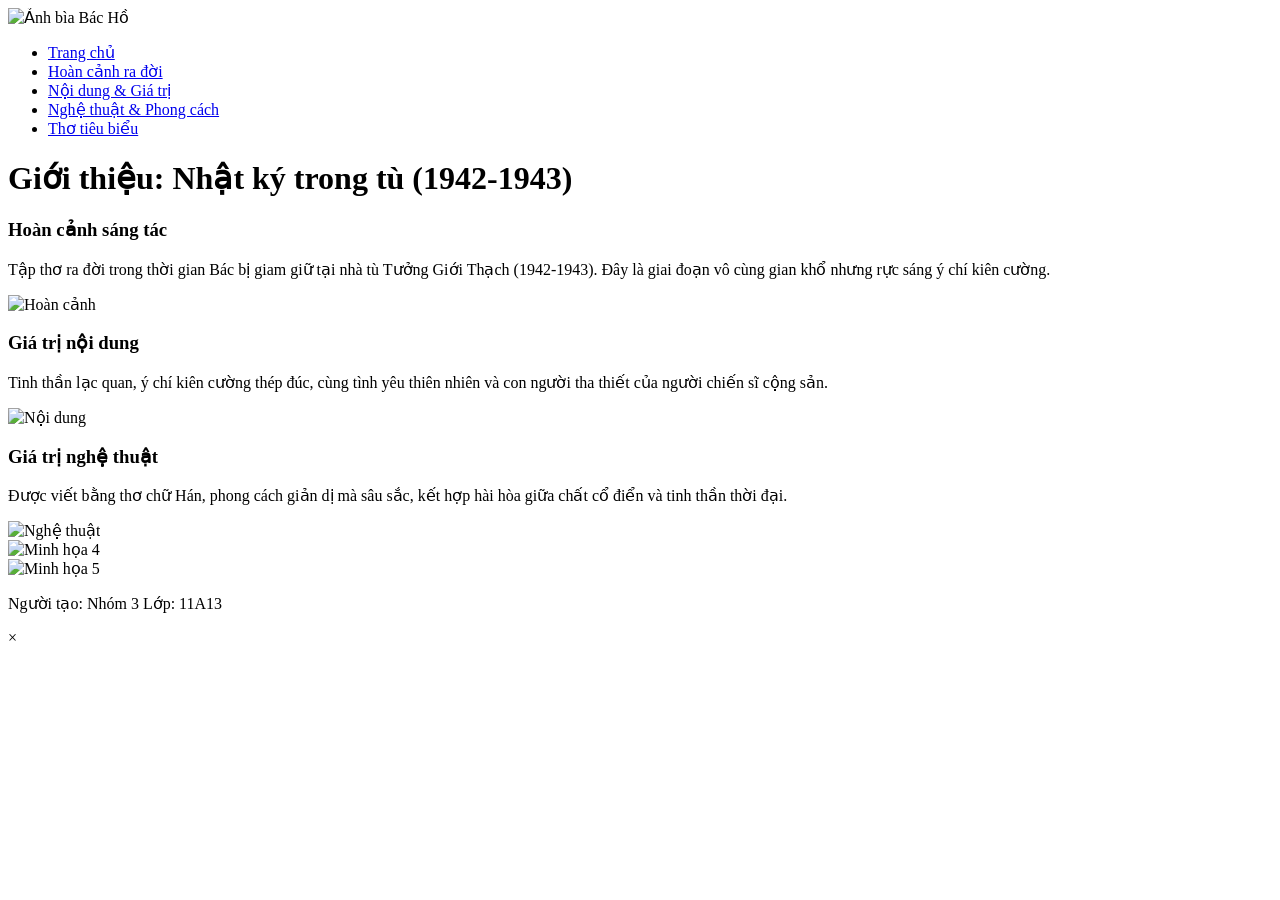
==== src/index.html @ f0340506 "first commit" ====
<!DOCTYPE html>
<html lang="vi">
<head>
    <meta charset="UTF-8">
    <meta name="viewport" content="width=device-width, initial-scale=1.0">
    <title>Bác Hồ và Nhật ký trong tù</title>
    <link rel="stylesheet" href="style.css">
</head>
<body>
    <div id="header-placeholder"></div>

    <main class="container">
        <h1>Giới thiệu: Nhật ký trong tù (1942-1943)</h1>
        
        <div class="timeline">
            <div class="timeline-item">
                <h3>Hoàn cảnh sáng tác</h3>
                <p>Tập thơ ra đời trong thời gian Bác bị giam giữ tại nhà tù Tưởng Giới Thạch (1942-1943). Đây là giai đoạn vô cùng gian khổ nhưng rực sáng ý chí kiên cường.</p>
                <img src="https://phunuvietnam.mediacdn.vn/thumb_w/1098/179072216278405120/2021/2/5/anhhcm-16125276560891883717156-39-0-352-500-crop-16125278924161225007805.jpg" alt="Hoàn cảnh" class="zoomable-img">
            </div>

            <div class="timeline-item">
                <h3>Giá trị nội dung</h3>
                <p>Tinh thần lạc quan, ý chí kiên cường thép đúc, cùng tình yêu thiên nhiên và con người tha thiết của người chiến sĩ cộng sản.</p>
                <img src="image2.jpg" alt="Nội dung" class="zoomable-img">
            </div>

            <div class="timeline-item">
                <h3>Giá trị nghệ thuật</h3>
                <p>Được viết bằng thơ chữ Hán, phong cách giản dị mà sâu sắc, kết hợp hài hòa giữa chất cổ điển và tinh thần thời đại.</p>
                <img src="image3.jpg" alt="Nghệ thuật" class="zoomable-img">
            </div>
            
            <div class="timeline-item">
                <img src="image4.jpg" alt="Minh họa 4" class="zoomable-img">
            </div>
            <div class="timeline-item">
                <img src="image5.jpg" alt="Minh họa 5" class="zoomable-img">
            </div>
        </div>
    </main>

    <div id="footer-placeholder"></div>

    <div id="image-modal" class="modal">
        <span class="close-modal">&times;</span>
        <img class="modal-content" id="expanded-img">
    </div>

    <script src="scripts.js"></script>
</body>
</html>
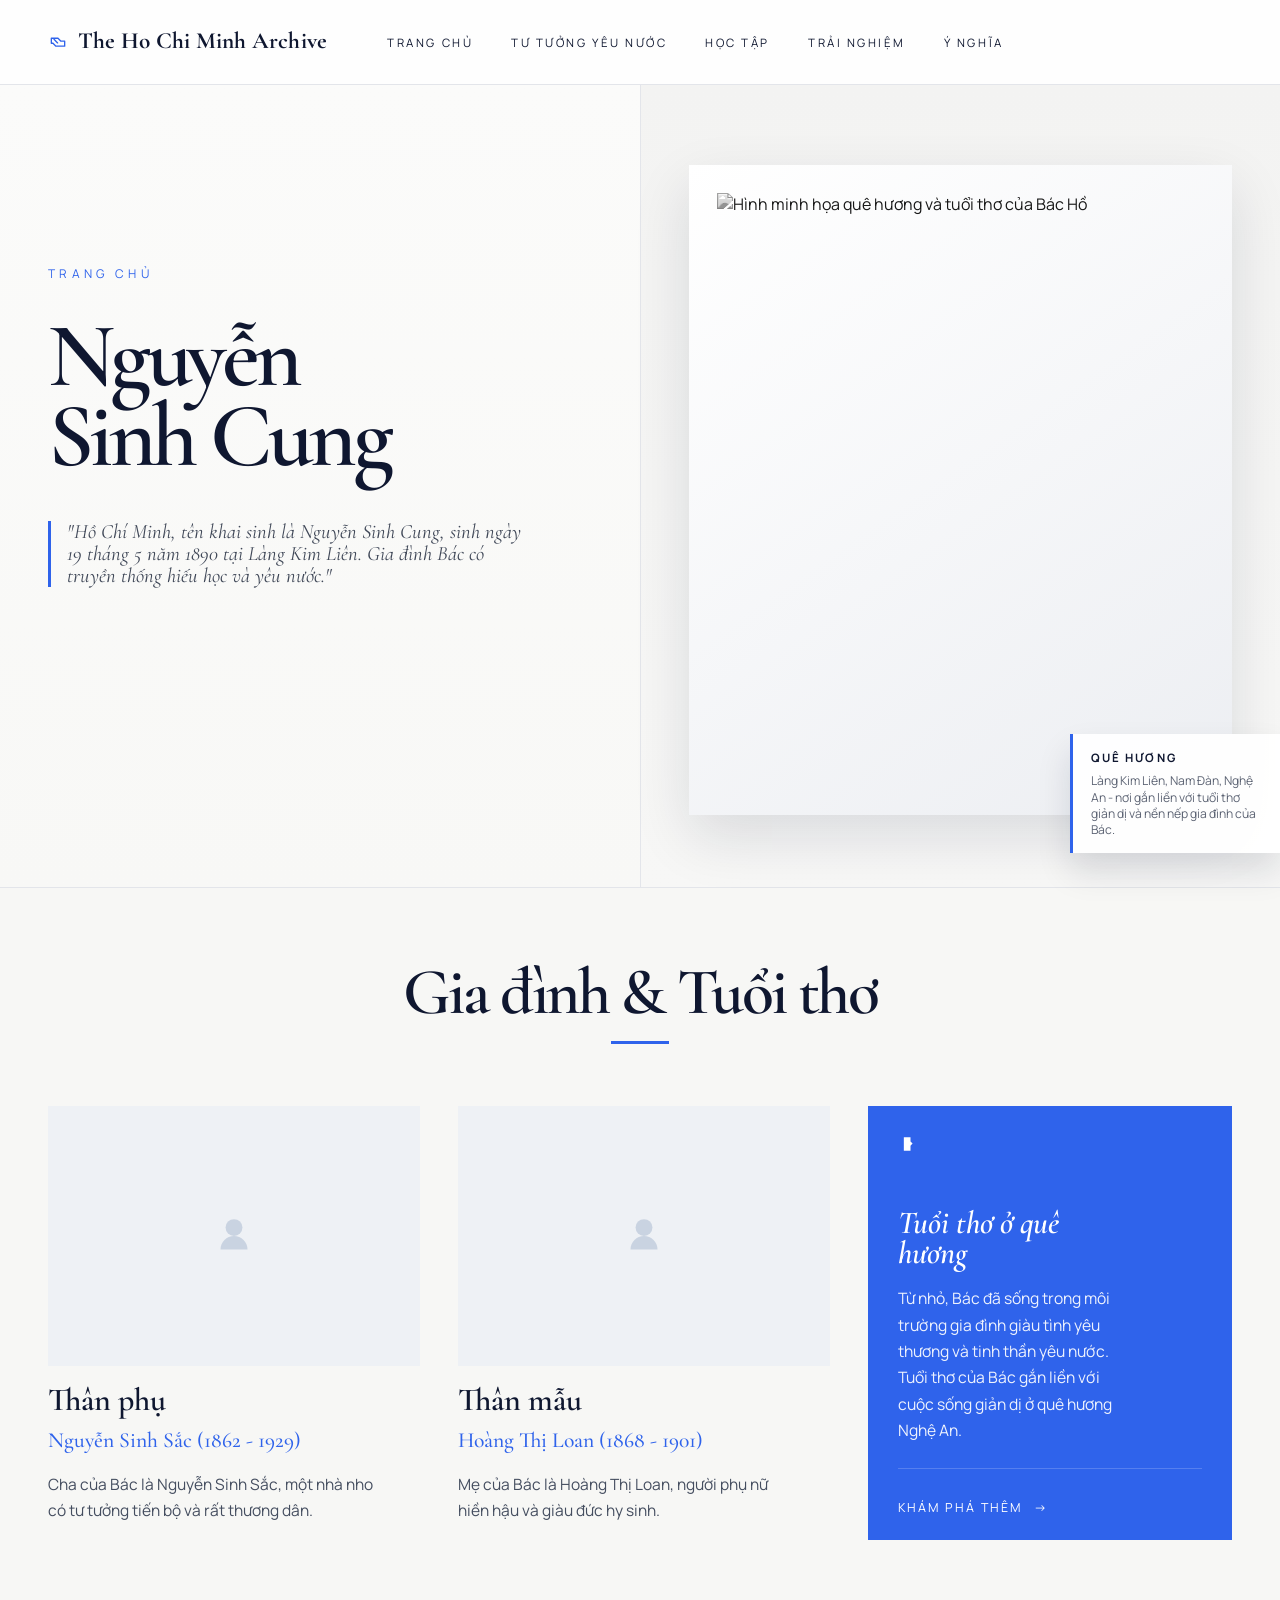
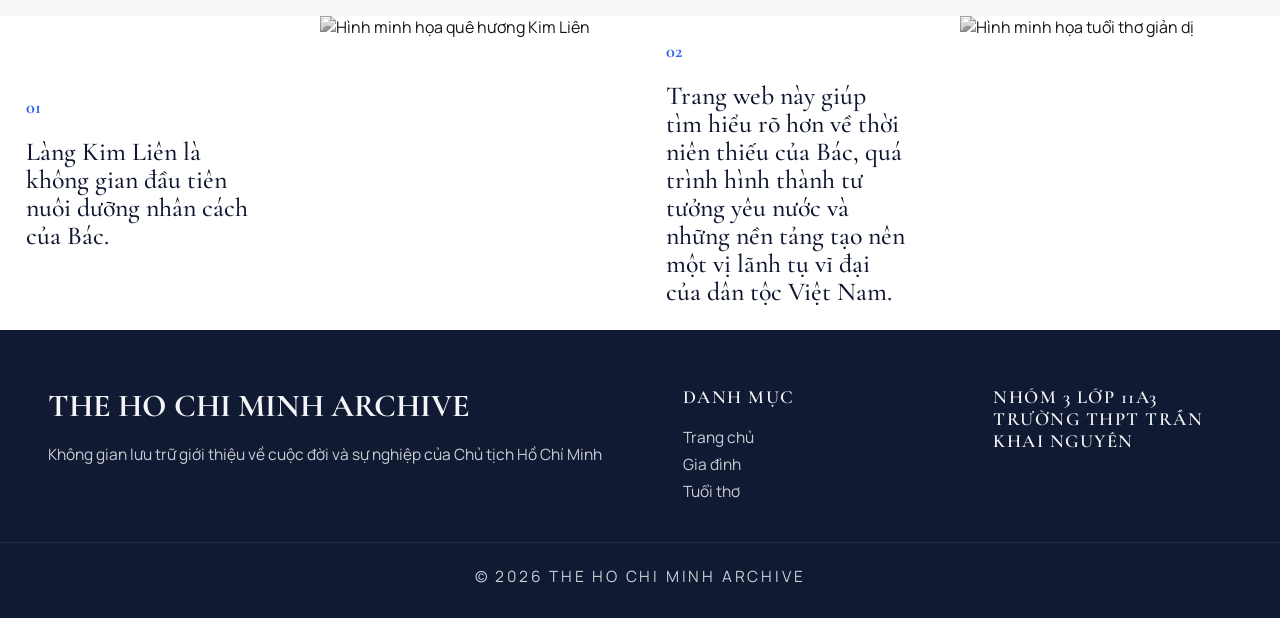
==== commit aef565b7: "basically done" ====
--- a/src/index.html
+++ b/src/index.html
@@ -1,52 +1,217 @@
-<!DOCTYPE html>
+<!doctype html>
 <html lang="vi">
-<head>
-    <meta charset="UTF-8">
-    <meta name="viewport" content="width=device-width, initial-scale=1.0">
-    <title>Bác Hồ và Nhật ký trong tù</title>
-    <link rel="stylesheet" href="style.css">
-</head>
-<body>
-    <div id="header-placeholder"></div>
-
-    <main class="container">
-        <h1>Giới thiệu: Nhật ký trong tù (1942-1943)</h1>
-        
-        <div class="timeline">
-            <div class="timeline-item">
-                <h3>Hoàn cảnh sáng tác</h3>
-                <p>Tập thơ ra đời trong thời gian Bác bị giam giữ tại nhà tù Tưởng Giới Thạch (1942-1943). Đây là giai đoạn vô cùng gian khổ nhưng rực sáng ý chí kiên cường.</p>
-                <img src="https://phunuvietnam.mediacdn.vn/thumb_w/1098/179072216278405120/2021/2/5/anhhcm-16125276560891883717156-39-0-352-500-crop-16125278924161225007805.jpg" alt="Hoàn cảnh" class="zoomable-img">
+  <head>
+    <meta charset="UTF-8" />
+    <meta name="viewport" content="width=device-width, initial-scale=1.0" />
+    <title>The Ho Chi Minh Archive</title>
+    <link rel="preconnect" href="https://fonts.googleapis.com" />
+    <link rel="preconnect" href="https://fonts.gstatic.com" crossorigin />
+    <link
+      href="https://fonts.googleapis.com/css2?family=Cormorant+Garamond:wght@400;500;600;700&family=Manrope:wght@400;500;600;700&display=swap"
+      rel="stylesheet"
+    />
+    <link rel="stylesheet" href="styles.css" />
+  </head>
+  <body class="home-page">
+    <header class="site-header">
+      <div class="site-shell site-header-shell">
+        <div class="brand-mark" aria-label="The Ho Chi Minh Archive home">
+          <span class="brand-icon">
+            <svg viewBox="0 0 24 24" aria-hidden="true">
+              <path
+                d="M4 7.5h8l3.5 3.5H20v6H9.5L6 13.5H4z"
+                fill="none"
+                stroke="currentColor"
+                stroke-width="1.6"
+                stroke-linejoin="round"
+              />
+              <path
+                d="M7.2 8.8l4.3 4.3"
+                fill="none"
+                stroke="currentColor"
+                stroke-width="1.6"
+                stroke-linecap="round"
+              />
+            </svg>
+          </span>
+          <span class="brand-text">The Ho Chi Minh Archive</span>
+        </div>
+
+        <button
+          class="menu-toggle"
+          type="button"
+          aria-label="Mở menu điều hướng"
+        >
+          <span></span>
+          <span></span>
+          <span></span>
+        </button>
+
+        <nav class="site-nav" aria-label="Điều hướng chính">
+          <a href="index.html">Trang chủ</a>
+          <a href="pages/tu-tuong-yeu-nuoc.html">Tư tưởng yêu nước</a>
+          <a href="pages/hoc-tap.html">Học tập</a>
+          <a href="pages/trai-nghiem.html">Trải nghiệm</a>
+          <a href="pages/y-nghia.html">Ý nghĩa</a>
+        </nav>
+      </div>
+    </header>
+
+    <main id="top">
+      <section class="hero-section">
+        <div class="hero-copy">
+          <div class="hero-copy-inner">
+            <p class="eyebrow">Trang chủ</p>
+            <h1>Nguyễn<br />Sinh Cung</h1>
+            <blockquote>
+              "Hồ Chí Minh, tên khai sinh là Nguyễn Sinh Cung, sinh ngày 19
+              tháng 5 năm 1890 tại Làng Kim Liên. Gia đình Bác có truyền thống
+              hiếu học và yêu nước."
+            </blockquote>
+          </div>
+        </div>
+
+        <div class="hero-visual">
+          <div class="hero-visual-inner">
+            <div class="portrait-frame">
+              <img
+                src="https://images.unsplash.com/photo-1515886657613-9f3515b0c78f?auto=format&fit=crop&w=1000&q=80"
+                alt="Hình minh họa quê hương và tuổi thơ của Bác Hồ"
+                class="hero-portrait"
+              />
             </div>
-
-            <div class="timeline-item">
-                <h3>Giá trị nội dung</h3>
-                <p>Tinh thần lạc quan, ý chí kiên cường thép đúc, cùng tình yêu thiên nhiên và con người tha thiết của người chiến sĩ cộng sản.</p>
-                <img src="image2.jpg" alt="Nội dung" class="zoomable-img">
-            </div>
-
-            <div class="timeline-item">
-                <h3>Giá trị nghệ thuật</h3>
-                <p>Được viết bằng thơ chữ Hán, phong cách giản dị mà sâu sắc, kết hợp hài hòa giữa chất cổ điển và tinh thần thời đại.</p>
-                <img src="image3.jpg" alt="Nghệ thuật" class="zoomable-img">
-            </div>
-            
-            <div class="timeline-item">
-                <img src="image4.jpg" alt="Minh họa 4" class="zoomable-img">
-            </div>
-            <div class="timeline-item">
-                <img src="image5.jpg" alt="Minh họa 5" class="zoomable-img">
-            </div>
-        </div>
+            <aside class="location-card">
+              <p class="location-label">Quê hương</p>
+              <p>
+                Làng Kim Liên, Nam Đàn, Nghệ An - nơi gắn liền với tuổi thơ giản
+                dị và nền nếp gia đình của Bác.
+              </p>
+            </aside>
+          </div>
+        </div>
+      </section>
+
+      <section class="family-section" id="family-section">
+        <div class="section-shell">
+          <div class="section-heading">
+            <h2>Gia đình &amp; Tuổi thơ</h2>
+          </div>
+
+          <div class="family-grid">
+            <article class="family-card">
+              <div class="family-placeholder" aria-hidden="true">
+                <svg viewBox="0 0 64 64">
+                  <circle cx="32" cy="22" r="10" />
+                  <path d="M16 48c0-8.8 7.2-16 16-16s16 7.2 16 16" />
+                </svg>
+              </div>
+              <h3>Thân phụ</h3>
+              <p class="family-link">Nguyễn Sinh Sắc (1862 - 1929)</p>
+              <p>
+                Cha của Bác là Nguyễn Sinh Sắc, một nhà nho có tư tưởng tiến bộ
+                và rất thương dân.
+              </p>
+            </article>
+
+            <article class="family-card">
+              <div class="family-placeholder" aria-hidden="true">
+                <svg viewBox="0 0 64 64">
+                  <circle cx="32" cy="22" r="10" />
+                  <path d="M16 48c0-8.8 7.2-16 16-16s16 7.2 16 16" />
+                </svg>
+              </div>
+              <h3>Thân mẫu</h3>
+              <p class="family-link">Hoàng Thị Loan (1868 - 1901)</p>
+              <p>
+                Mẹ của Bác là Hoàng Thị Loan, người phụ nữ hiền hậu và giàu đức
+                hy sinh.
+              </p>
+            </article>
+
+            <aside class="tradition-card">
+              <span class="tradition-icon" aria-hidden="true">
+                <svg viewBox="0 0 24 24">
+                  <path d="M7 4h8v5l2.5 2.5L15 14v6H7z" fill="currentColor" />
+                </svg>
+              </span>
+              <h3>Tuổi thơ ở quê hương</h3>
+              <p>
+                Từ nhỏ, Bác đã sống trong môi trường gia đình giàu tình yêu
+                thương và tinh thần yêu nước. Tuổi thơ của Bác gắn liền với cuộc
+                sống giản dị ở quê hương Nghệ An.
+              </p>
+              <a href="#overview-section" class="tradition-link"
+                >Khám phá thêm</a
+              >
+            </aside>
+          </div>
+        </div>
+      </section>
+
+      <section class="story-strip" id="overview-section">
+        <article class="story-panel story-text">
+          <div class="story-inner">
+            <span>01</span>
+            <h3>
+              Làng Kim Liên là không gian đầu tiên nuôi dưỡng nhân cách của Bác.
+            </h3>
+          </div>
+        </article>
+
+        <article class="story-panel story-image">
+          <img
+            src="https://images.unsplash.com/photo-1568901346375-23c9450c58cd?auto=format&fit=crop&w=900&q=80"
+            alt="Hình minh họa quê hương Kim Liên"
+          />
+        </article>
+
+        <article class="story-panel story-text">
+          <div class="story-inner">
+            <span>02</span>
+            <h3>
+              Trang web này giúp tìm hiểu rõ hơn về thời niên thiếu của Bác, quá
+              trình hình thành tư tưởng yêu nước và những nền tảng tạo nên một
+              vị lãnh tụ vĩ đại của dân tộc Việt Nam.
+            </h3>
+          </div>
+        </article>
+
+        <article class="story-panel story-image">
+          <img
+            src="https://images.unsplash.com/photo-1517841905240-472988babdf9?auto=format&fit=crop&w=900&q=80"
+            alt="Hình minh họa tuổi thơ giản dị"
+          />
+        </article>
+      </section>
     </main>
 
-    <div id="footer-placeholder"></div>
-
-    <div id="image-modal" class="modal">
-        <span class="close-modal">&times;</span>
-        <img class="modal-content" id="expanded-img">
-    </div>
+    <footer class="site-footer" id="site-footer">
+      <div class="section-shell footer-grid">
+        <section>
+          <h2>The Ho Chi Minh Archive</h2>
+          <p>
+            Không gian lưu trữ giới thiệu về cuộc đời và sự nghiệp của Chủ tịch
+            Hồ Chí Minh
+          </p>
+        </section>
+
+        <section>
+          <h3>Danh mục</h3>
+          <ul>
+            <li><a href="#top">Trang chủ</a></li>
+            <li><a href="#family-section">Gia đình</a></li>
+            <li><a href="#overview-section">Tuổi thơ</a></li>
+          </ul>
+        </section>
+
+        <section>
+          <h3>Nhóm 3 lớp 11A3 Trường THPT Trần Khai Nguyên</h3>
+        </section>
+      </div>
+
+      <p class="footer-note">© 2026 The Ho Chi Minh Archive</p>
+    </footer>
 
     <script src="scripts.js"></script>
-</body>
-</html>+  </body>
+</html>
--- a/src/styles.css
+++ b/src/styles.css
@@ -0,0 +1,626 @@
+:root {
+  --page-bg: #f7f7f5;
+  --surface: #ffffff;
+  --surface-soft: #f0f2f6;
+  --surface-hero: #f2f2f1;
+  --text: #0f1730;
+  --text-muted: #5d6474;
+  --line: #e3e5ea;
+  --accent: #2f63eb;
+  --accent-dark: #214dc0;
+  --footer: #111a33;
+  --shadow: 0 22px 54px rgba(15, 23, 48, 0.12);
+}
+
+* {
+  box-sizing: border-box;
+  margin: 0;
+  padding: 0;
+}
+
+html {
+  scroll-behavior: smooth;
+}
+
+body {
+  min-width: 1280px;
+  min-height: 100vh;
+  background: var(--page-bg);
+  color: var(--text);
+  font-family: "Manrope", sans-serif;
+}
+
+img {
+  display: block;
+  max-width: 100%;
+}
+
+a {
+  color: inherit;
+  text-decoration: none;
+}
+
+.home-page {
+  overflow-x: auto;
+}
+
+.site-shell,
+.section-shell {
+  width: min(100%, 1280px);
+  margin: 0 auto;
+}
+
+.site-header {
+  background: rgba(255, 255, 255, 0.94);
+  border-bottom: 1px solid var(--line);
+}
+
+.site-header-shell {
+  display: grid;
+  grid-template-columns: auto 1fr auto;
+  align-items: center;
+  gap: 28px;
+  min-height: 84px;
+  padding: 0 48px;
+}
+
+.brand-mark {
+  display: inline-flex;
+  align-items: center;
+  gap: 10px;
+  font-family: "Cormorant Garamond", serif;
+  font-size: 1.45rem;
+  font-weight: 700;
+  line-height: 1;
+}
+
+.brand-text {
+  letter-spacing: 0.01em;
+  white-space: nowrap;
+}
+
+.brand-icon {
+  width: 20px;
+  height: 20px;
+  color: var(--accent);
+}
+
+.brand-icon svg,
+.search-link svg,
+.social-links svg,
+.tradition-icon svg {
+  width: 100%;
+  height: 100%;
+}
+
+.site-nav {
+  display: inline-flex;
+  justify-self: start;
+  align-items: center;
+  gap: 38px;
+  margin-left: 32px;
+}
+
+.site-nav a,
+.search-link,
+.language-button {
+  font-size: 0.72rem;
+  text-transform: uppercase;
+  letter-spacing: 0.22em;
+}
+
+.header-actions {
+  display: inline-flex;
+  align-items: center;
+  gap: 22px;
+}
+
+.search-link {
+  display: inline-flex;
+  align-items: center;
+  gap: 10px;
+}
+
+.search-link svg {
+  width: 14px;
+  height: 14px;
+}
+
+.language-button {
+  padding: 15px 18px 14px;
+  background: var(--accent);
+  color: #fff;
+  transition: background 0.2s ease;
+}
+
+.language-button:hover {
+  background: var(--accent-dark);
+}
+
+.menu-toggle {
+  display: none;
+  border: 0;
+  background: transparent;
+  cursor: pointer;
+}
+
+.hero-section {
+  display: grid;
+  grid-template-columns: 1fr 1fr;
+  min-height: 780px;
+  border-bottom: 1px solid var(--line);
+}
+
+.hero-copy,
+.hero-visual {
+  position: relative;
+  min-width: 0;
+}
+
+.hero-copy {
+  background: linear-gradient(180deg, #fbfbfa 0%, #f8f8f6 100%);
+}
+
+.hero-visual {
+  background: linear-gradient(180deg, #f3f3f2 0%, #f7f7f6 100%);
+  border-left: 1px solid var(--line);
+}
+
+.hero-copy-inner {
+  width: min(100%, 640px);
+  margin-left: auto;
+  padding: 180px 48px 110px 48px;
+}
+
+.hero-visual-inner {
+  position: relative;
+  width: min(100%, 640px);
+  margin-right: auto;
+  padding: 80px 48px 72px 48px;
+}
+
+.eyebrow {
+  margin-bottom: 34px;
+  color: var(--accent);
+  font-size: 0.75rem;
+  text-transform: uppercase;
+  letter-spacing: 0.36em;
+}
+
+.hero-copy h1,
+.section-heading h2,
+.family-card h3,
+.family-link,
+.tradition-card h3,
+.story-text h3,
+.site-footer h2,
+.site-footer h3 {
+  font-family: "Cormorant Garamond", serif;
+}
+
+.hero-copy h1 {
+  font-size: 5.7rem;
+  line-height: 0.88;
+  letter-spacing: -0.05em;
+  font-weight: 600;
+}
+
+.hero-copy blockquote {
+  max-width: 480px;
+  margin-top: 44px;
+  padding-left: 16px;
+  border-left: 3px solid var(--accent);
+  color: #3f4757;
+  font-family: "Cormorant Garamond", serif;
+  font-size: 1.28rem;
+  line-height: 1.08;
+  font-style: italic;
+}
+
+.portrait-frame {
+  width: 100%;
+  max-width: 560px;
+  margin-left: 0;
+  padding: 28px;
+  background: linear-gradient(145deg, #ffffff 0%, #eceef2 100%);
+  box-shadow: var(--shadow);
+}
+
+.hero-portrait {
+  width: 100%;
+  aspect-ratio: 0.82;
+  object-fit: cover;
+  filter: grayscale(100%);
+}
+
+.location-card {
+  position: absolute;
+  right: 0;
+  bottom: 34px;
+  width: 210px;
+  padding: 16px 18px 14px;
+  background: rgba(255, 255, 255, 0.96);
+  border-left: 3px solid var(--accent);
+  box-shadow: 0 18px 32px rgba(15, 23, 48, 0.12);
+}
+
+.location-label {
+  margin-bottom: 8px;
+  font-size: 0.72rem;
+  font-weight: 700;
+  text-transform: uppercase;
+  letter-spacing: 0.18em;
+}
+
+.location-card p:last-child {
+  color: var(--text-muted);
+  font-size: 0.76rem;
+  line-height: 1.35;
+}
+
+.family-section {
+  padding: 72px 0 56px;
+}
+
+.section-shell {
+  padding: 0 48px;
+}
+
+.section-heading {
+  text-align: center;
+}
+
+.section-heading h2 {
+  font-size: 4.1rem;
+  line-height: 1;
+  letter-spacing: -0.04em;
+  font-weight: 600;
+}
+
+.section-heading::after {
+  content: "";
+  display: block;
+  width: 58px;
+  height: 3px;
+  margin: 16px auto 0;
+  background: var(--accent);
+}
+
+.family-grid {
+  display: grid;
+  grid-template-columns: 1fr 1fr 0.98fr;
+  gap: 38px;
+  margin-top: 62px;
+  align-items: start;
+}
+
+.family-placeholder {
+  display: grid;
+  place-items: center;
+  height: 260px;
+  margin-bottom: 18px;
+  background: #eef1f5;
+}
+
+.family-placeholder svg {
+  width: 54px;
+  height: 54px;
+  fill: #c9d3e1;
+}
+
+.family-card h3 {
+  margin-bottom: 12px;
+  font-size: 2rem;
+  line-height: 1;
+  font-weight: 600;
+}
+
+.family-link {
+  margin-bottom: 18px;
+  color: var(--accent);
+  font-size: 1.35rem;
+  line-height: 1.12;
+  font-weight: 500;
+}
+
+.family-card p:last-child {
+  max-width: 330px;
+  color: #444d5f;
+  font-size: 0.97rem;
+  line-height: 1.72;
+}
+
+.tradition-card {
+  min-height: 434px;
+  padding: 28px 30px 24px;
+  background: var(--accent);
+  color: #ffffff;
+  display: flex;
+  flex-direction: column;
+}
+
+.tradition-icon {
+  width: 20px;
+  height: 20px;
+  margin-bottom: 54px;
+}
+
+.tradition-card h3 {
+  max-width: 170px;
+  margin-bottom: 18px;
+  font-size: 2rem;
+  line-height: 0.92;
+  font-weight: 600;
+  font-style: italic;
+}
+
+.tradition-card p {
+  max-width: 232px;
+  color: rgba(255, 255, 255, 0.92);
+  font-size: 0.98rem;
+  line-height: 1.68;
+}
+
+.tradition-link {
+  margin-top: auto;
+  padding-top: 30px;
+  border-top: 1px solid rgba(255, 255, 255, 0.18);
+  font-size: 0.78rem;
+  text-transform: uppercase;
+  letter-spacing: 0.16em;
+}
+
+.tradition-link::after {
+  content: "→";
+  margin-left: 12px;
+}
+
+.story-strip {
+  display: grid;
+  grid-template-columns: repeat(4, 1fr);
+  margin-top: 20px;
+  background: var(--surface);
+}
+
+.story-panel {
+  min-height: 245px;
+}
+
+.story-text {
+  display: flex;
+  align-items: center;
+  background: #ffffff;
+}
+
+.story-inner {
+  padding: 24px 26px;
+}
+
+.story-text span {
+  display: block;
+  margin-bottom: 20px;
+  color: var(--accent);
+  font-family: "Cormorant Garamond", serif;
+  font-size: 1.15rem;
+  font-weight: 700;
+}
+
+.story-text h3 {
+  max-width: 240px;
+  font-size: 1.62rem;
+  line-height: 1.08;
+  font-weight: 500;
+}
+
+.story-image img {
+  width: 100%;
+  height: 245px;
+  object-fit: cover;
+  filter: grayscale(100%);
+}
+
+.site-footer {
+  background: var(--footer);
+  color: #f4f5f8;
+  padding-top: 56px;
+}
+
+.footer-grid {
+  display: grid;
+  grid-template-columns: 1.65fr 0.7fr 0.7fr;
+  gap: 72px;
+  padding-bottom: 38px;
+}
+
+.site-footer h2 {
+  margin-bottom: 16px;
+  font-size: 2rem;
+  font-weight: 700;
+  text-transform: uppercase;
+}
+
+.site-footer h3 {
+  margin-bottom: 16px;
+  font-size: 1.16rem;
+  font-weight: 600;
+  text-transform: uppercase;
+  letter-spacing: 0.08em;
+}
+
+.site-footer p,
+.site-footer li,
+.site-footer a {
+  color: rgba(244, 245, 248, 0.82);
+  font-size: 0.97rem;
+  line-height: 1.72;
+}
+
+.site-footer ul {
+  list-style: none;
+}
+
+.social-links {
+  display: flex;
+  gap: 12px;
+  margin-top: 22px;
+}
+
+.social-links a {
+  display: inline-flex;
+  align-items: center;
+  justify-content: center;
+  width: 22px;
+  height: 22px;
+}
+
+.footer-note {
+  width: min(100%, 1280px);
+  margin: 0 auto;
+  padding: 20px 48px 28px;
+  border-top: 1px solid rgba(255, 255, 255, 0.08);
+  color: rgba(244, 245, 248, 0.36);
+  text-align: center;
+  text-transform: uppercase;
+  letter-spacing: 0.18em;
+  font-size: 0.64rem;
+}
+
+@media (max-width: 1279px) {
+  body {
+    min-width: 0;
+  }
+
+  .home-page {
+    overflow-x: hidden;
+  }
+
+  .site-header-shell,
+  .section-shell,
+  .footer-note {
+    padding-left: 24px;
+    padding-right: 24px;
+  }
+
+  .site-nav {
+    gap: 22px;
+    margin-left: 12px;
+  }
+
+  .hero-section {
+    grid-template-columns: 1fr;
+  }
+
+  .hero-visual {
+    border-left: 0;
+    border-top: 1px solid var(--line);
+  }
+
+  .hero-copy-inner,
+  .hero-visual-inner {
+    width: min(100%, 960px);
+    margin: 0 auto;
+    padding-left: 24px;
+    padding-right: 24px;
+  }
+
+  .hero-copy-inner {
+    padding-top: 88px;
+  }
+
+  .family-grid,
+  .footer-grid {
+    grid-template-columns: 1fr 1fr;
+  }
+
+  .tradition-card,
+  .site-footer section:first-child {
+    grid-column: span 2;
+  }
+}
+
+@media (max-width: 767px) {
+  .site-header-shell {
+    grid-template-columns: auto auto auto;
+    gap: 16px;
+    min-height: 74px;
+  }
+
+  .menu-toggle {
+    display: inline-flex;
+    flex-direction: column;
+    gap: 5px;
+    justify-self: end;
+  }
+
+  .menu-toggle span {
+    width: 22px;
+    height: 2px;
+    background: var(--text);
+  }
+
+  .site-nav {
+    display: none;
+    position: absolute;
+    top: calc(100% + 8px);
+    left: 24px;
+    right: 24px;
+    margin: 0;
+    padding: 20px;
+    flex-direction: column;
+    align-items: flex-start;
+    gap: 16px;
+    background: var(--surface);
+    border: 1px solid var(--line);
+    box-shadow: var(--shadow);
+    z-index: 20;
+  }
+
+  .site-nav.is-open {
+    display: flex;
+  }
+
+  .header-actions {
+    gap: 12px;
+  }
+
+  .search-link span {
+    display: none;
+  }
+
+  .language-button {
+    padding: 12px 14px;
+  }
+
+  .hero-copy-inner,
+  .hero-visual-inner {
+    padding-top: 64px;
+    padding-bottom: 56px;
+  }
+
+  .hero-copy h1 {
+    font-size: 4.25rem;
+  }
+
+  .location-card {
+    position: static;
+    width: 100%;
+    margin-top: 20px;
+  }
+
+  .family-grid,
+  .story-strip,
+  .footer-grid {
+    grid-template-columns: 1fr;
+  }
+
+  .tradition-card,
+  .site-footer section:first-child {
+    grid-column: auto;
+  }
+
+  .story-panel,
+  .story-image img {
+    min-height: 180px;
+    height: 180px;
+  }
+}
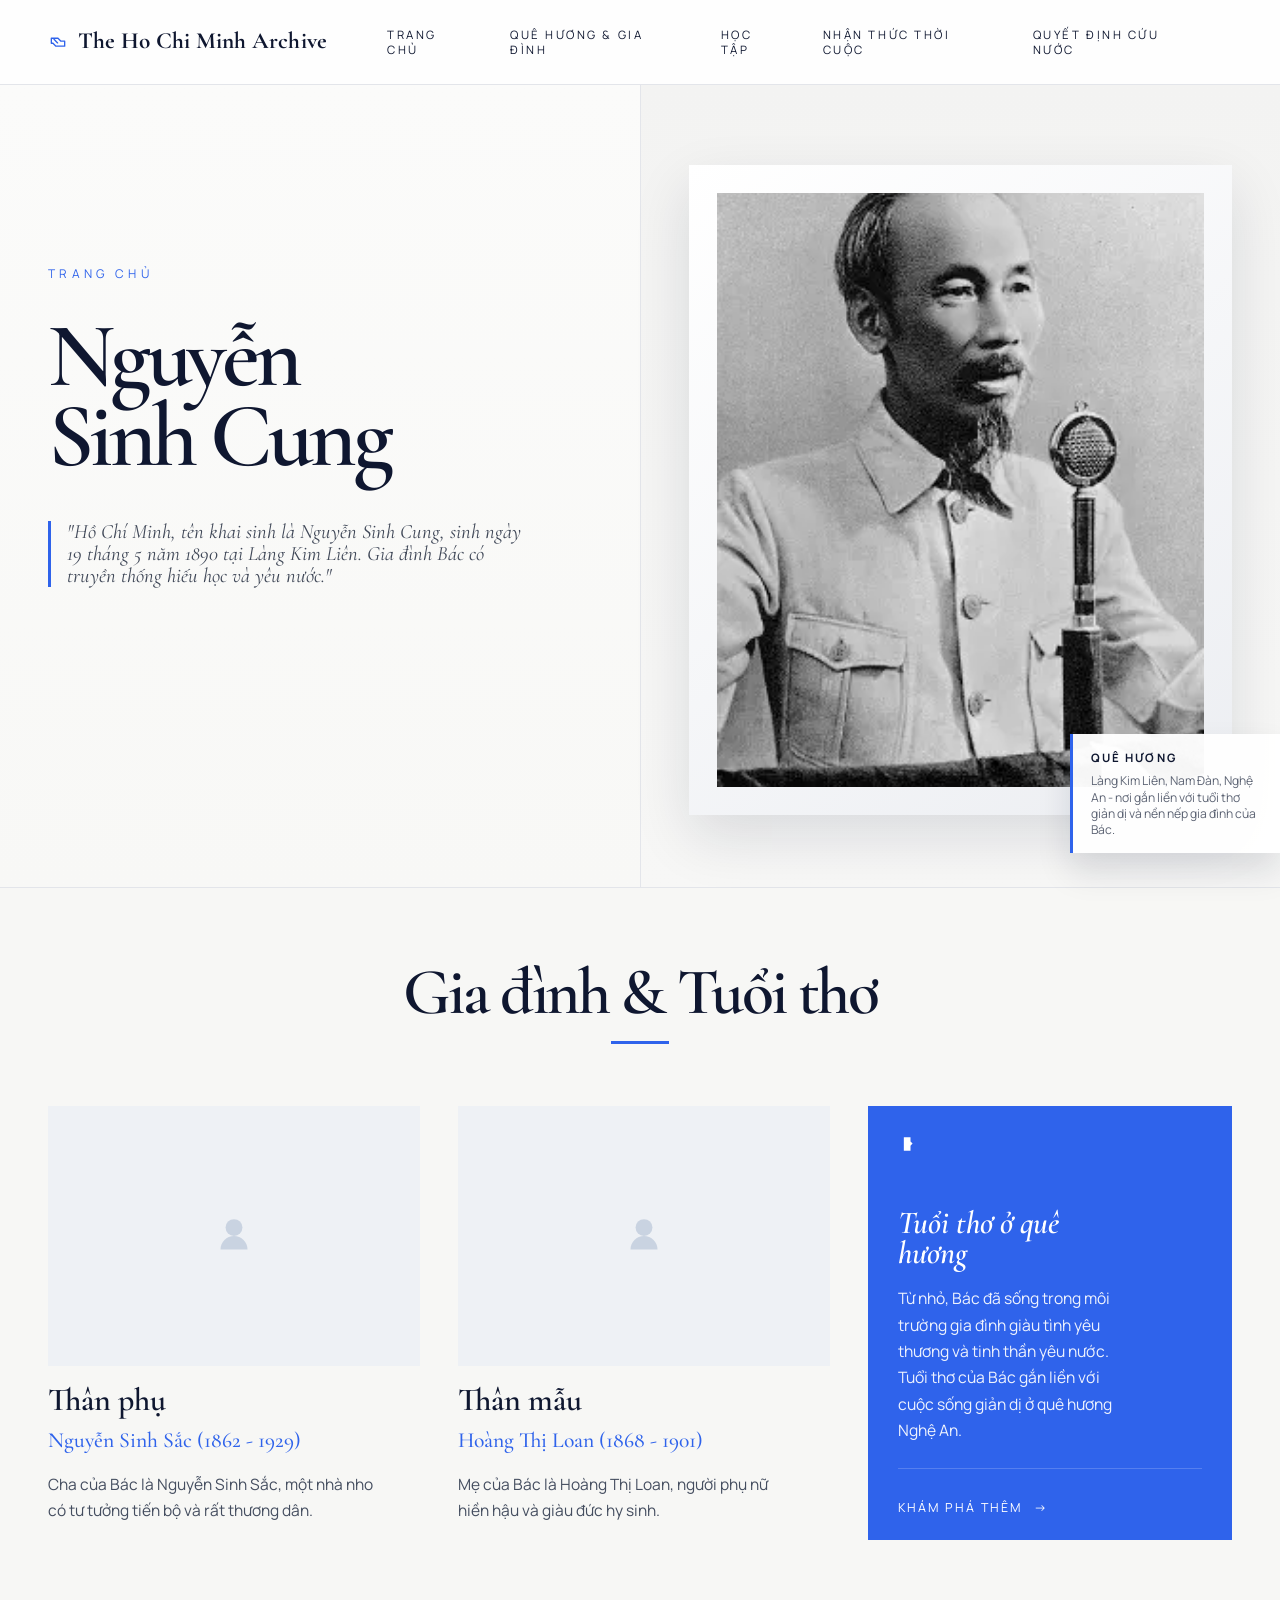
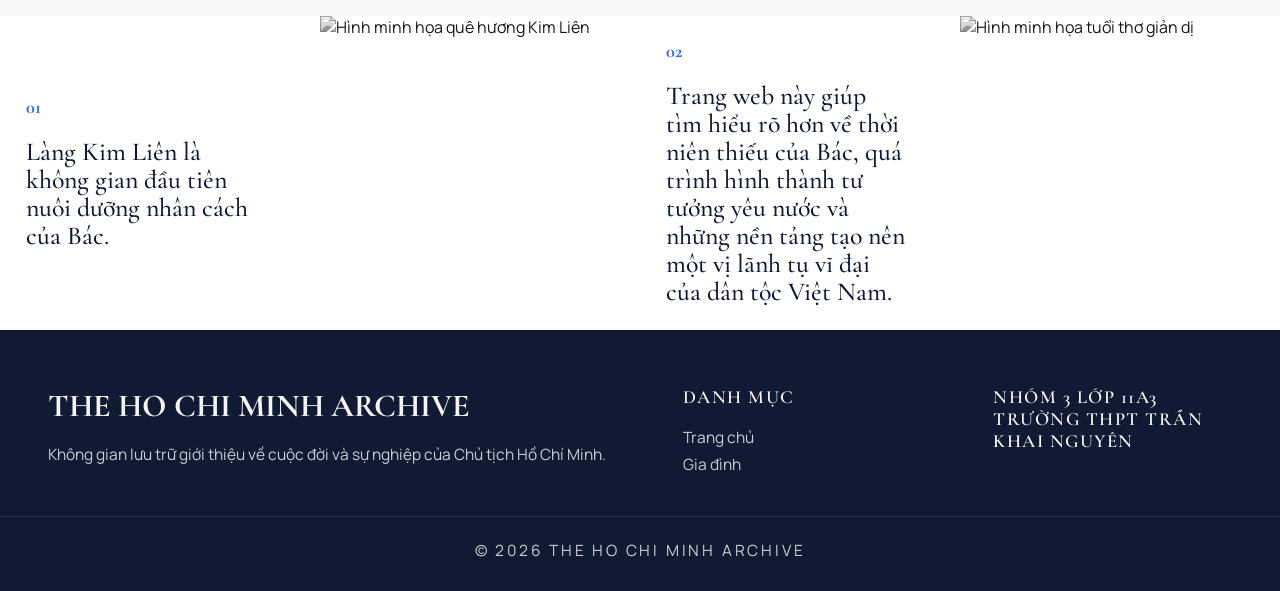
==== commit c50e7652: "feat: Some changes in content" ====
--- a/src/index.html
+++ b/src/index.html
@@ -49,10 +49,10 @@
 
         <nav class="site-nav" aria-label="Điều hướng chính">
           <a href="index.html">Trang chủ</a>
-          <a href="pages/tu-tuong-yeu-nuoc.html">Tư tưởng yêu nước</a>
-          <a href="pages/hoc-tap.html">Học tập</a>
-          <a href="pages/trai-nghiem.html">Trải nghiệm</a>
-          <a href="pages/y-nghia.html">Ý nghĩa</a>
+          <a href="pages/que_huong_gia_dinh.html">Quê hương &amp; gia đình</a>
+          <a href="pages/thoi_ky_hoc_tap.html">Học tập</a>
+          <a href="pages/nhan_thuc_thoi_cuoc.html">Nhận thức thời cuộc</a>
+          <a href="pages/quyet_dinh_cuu_nuoc.html">Quyết định cứu nước</a>
         </nav>
       </div>
     </header>
@@ -75,7 +75,7 @@
           <div class="hero-visual-inner">
             <div class="portrait-frame">
               <img
-                src="https://images.unsplash.com/photo-1515886657613-9f3515b0c78f?auto=format&fit=crop&w=1000&q=80"
+                src="[data-uri]"
                 alt="Hình minh họa quê hương và tuổi thơ của Bác Hồ"
                 class="hero-portrait"
               />
@@ -191,7 +191,7 @@
           <h2>The Ho Chi Minh Archive</h2>
           <p>
             Không gian lưu trữ giới thiệu về cuộc đời và sự nghiệp của Chủ tịch
-            Hồ Chí Minh
+            Hồ Chí Minh.
           </p>
         </section>
 
@@ -200,7 +200,6 @@
           <ul>
             <li><a href="#top">Trang chủ</a></li>
             <li><a href="#family-section">Gia đình</a></li>
-            <li><a href="#overview-section">Tuổi thơ</a></li>
           </ul>
         </section>
 
--- a/src/styles.css
+++ b/src/styles.css
@@ -23,11 +23,11 @@
 }
 
 body {
-  min-width: 1280px;
   min-height: 100vh;
   background: var(--page-bg);
   color: var(--text);
   font-family: "Manrope", sans-serif;
+  overflow-x: hidden;
 }
 
 img {
@@ -38,10 +38,6 @@
 a {
   color: inherit;
   text-decoration: none;
-}
-
-.home-page {
-  overflow-x: auto;
 }
 
 .site-shell,
@@ -486,14 +482,6 @@
 }
 
 @media (max-width: 1279px) {
-  body {
-    min-width: 0;
-  }
-
-  .home-page {
-    overflow-x: hidden;
-  }
-
   .site-header-shell,
   .section-shell,
   .footer-note {
@@ -598,7 +586,12 @@
   }
 
   .hero-copy h1 {
-    font-size: 4.25rem;
+    font-size: clamp(2.6rem, 16vw, 4.25rem);
+  }
+
+  .hero-copy blockquote {
+    font-size: 1.08rem;
+    line-height: 1.22;
   }
 
   .location-card {
@@ -623,4 +616,8 @@
     min-height: 180px;
     height: 180px;
   }
-}
+
+  .section-heading h2 {
+    font-size: clamp(2.2rem, 11vw, 3rem);
+  }
+}
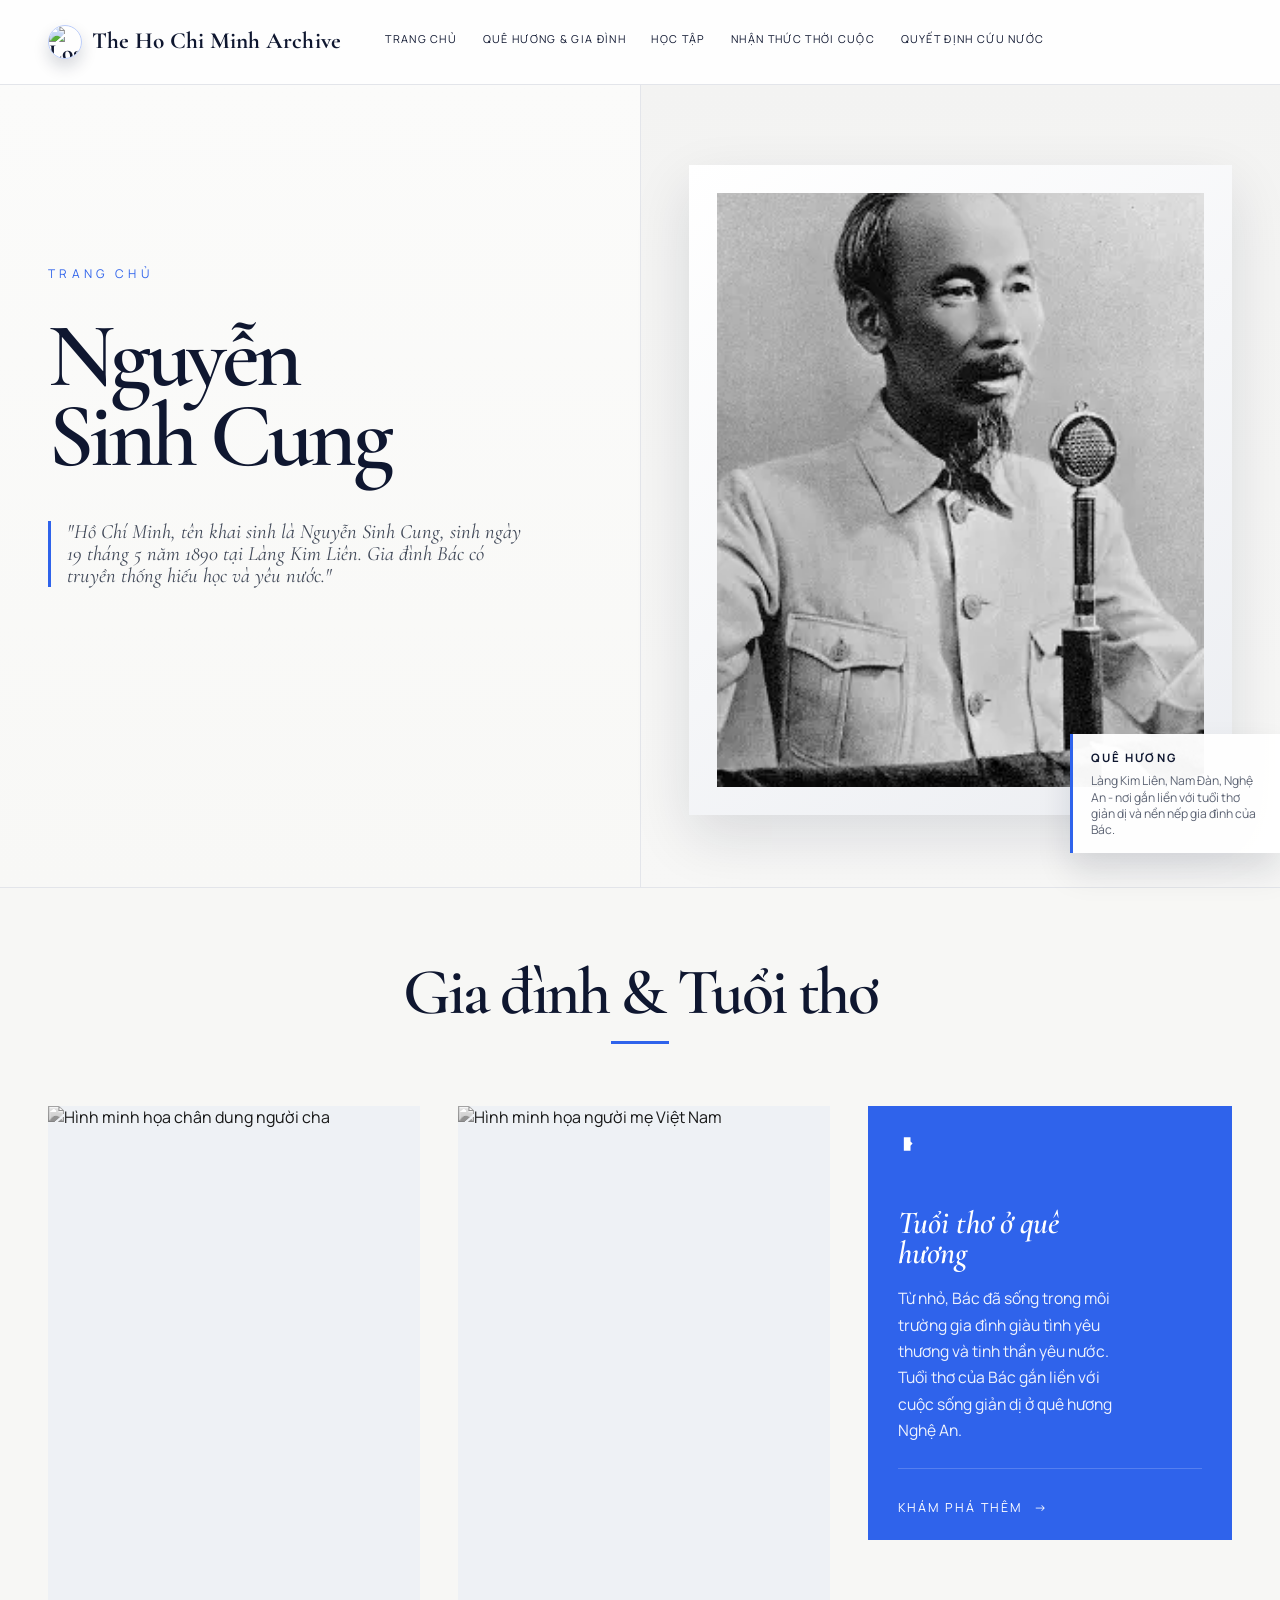
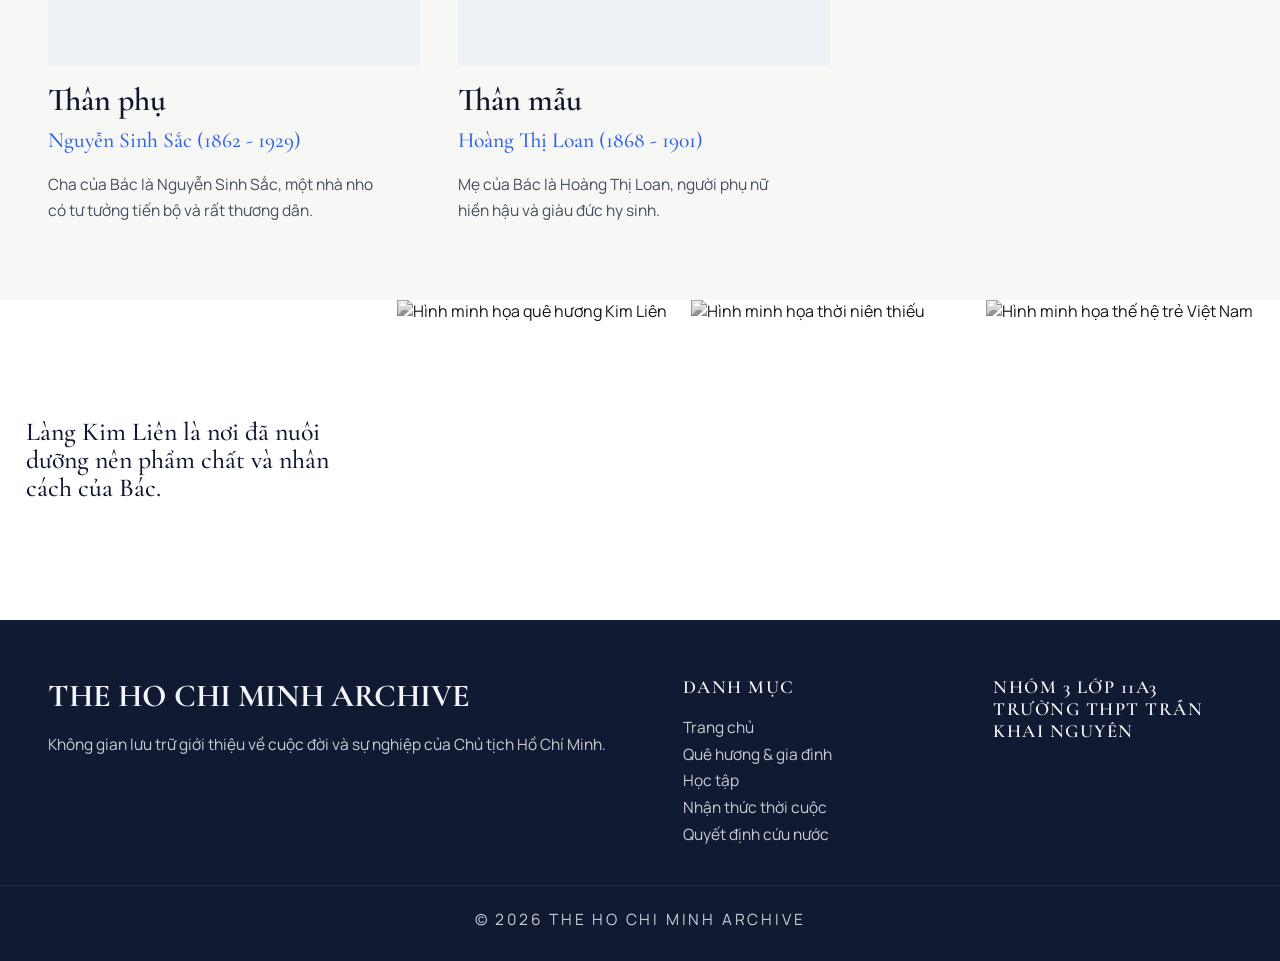
==== commit 76f2a008: "Fill content" ====
--- a/src/index.html
+++ b/src/index.html
@@ -16,23 +16,12 @@
     <header class="site-header">
       <div class="site-shell site-header-shell">
         <div class="brand-mark" aria-label="The Ho Chi Minh Archive home">
-          <span class="brand-icon">
-            <svg viewBox="0 0 24 24" aria-hidden="true">
-              <path
-                d="M4 7.5h8l3.5 3.5H20v6H9.5L6 13.5H4z"
-                fill="none"
-                stroke="currentColor"
-                stroke-width="1.6"
-                stroke-linejoin="round"
-              />
-              <path
-                d="M7.2 8.8l4.3 4.3"
-                fill="none"
-                stroke="currentColor"
-                stroke-width="1.6"
-                stroke-linecap="round"
-              />
-            </svg>
+          <span class="brand-image-shell">
+            <img
+              class="brand-logo"
+              src="https://images.unsplash.com/photo-1573455494060-c5595004fb6c?auto=format&fit=crop&w=200&q=80"
+              alt="Logo The Ho Chi Minh Archive"
+            />
           </span>
           <span class="brand-text">The Ho Chi Minh Archive</span>
         </div>
@@ -41,6 +30,7 @@
           class="menu-toggle"
           type="button"
           aria-label="Mở menu điều hướng"
+          aria-expanded="false"
         >
           <span></span>
           <span></span>
@@ -100,10 +90,11 @@
           <div class="family-grid">
             <article class="family-card">
               <div class="family-placeholder" aria-hidden="true">
-                <svg viewBox="0 0 64 64">
-                  <circle cx="32" cy="22" r="10" />
-                  <path d="M16 48c0-8.8 7.2-16 16-16s16 7.2 16 16" />
-                </svg>
+                <img
+                  class="family-photo"
+                  src="https://tapchivanhoaphatgiao.com/wp-content/uploads/2020/11/h1.png"
+                  alt="Hình minh họa chân dung người cha"
+                />
               </div>
               <h3>Thân phụ</h3>
               <p class="family-link">Nguyễn Sinh Sắc (1862 - 1929)</p>
@@ -115,10 +106,11 @@
 
             <article class="family-card">
               <div class="family-placeholder" aria-hidden="true">
-                <svg viewBox="0 0 64 64">
-                  <circle cx="32" cy="22" r="10" />
-                  <path d="M16 48c0-8.8 7.2-16 16-16s16 7.2 16 16" />
-                </svg>
+                <img
+                  class="family-photo"
+                  src="https://tse2.mm.bing.net/th/id/OIP.FqYDCT3yW_qC27vwjmwPWwHaKH?rs=1&pid=ImgDetMain&o=7&rm=3"
+                  alt="Hình minh họa người mẹ Việt Nam"
+                />
               </div>
               <h3>Thân mẫu</h3>
               <p class="family-link">Hoàng Thị Loan (1868 - 1901)</p>
@@ -149,67 +141,38 @@
       </section>
 
       <section class="story-strip" id="overview-section">
-        <article class="story-panel story-text">
+        <article class="story-panel story-text story-main-content">
           <div class="story-inner">
-            <span>01</span>
             <h3>
-              Làng Kim Liên là không gian đầu tiên nuôi dưỡng nhân cách của Bác.
+              Làng Kim Liên là nơi đã nuôi dưỡng nên phẩm chất và nhân cách của Bác.
             </h3>
           </div>
         </article>
 
         <article class="story-panel story-image">
           <img
-            src="https://images.unsplash.com/photo-1568901346375-23c9450c58cd?auto=format&fit=crop&w=900&q=80"
+            src="https://tse3.mm.bing.net/th/id/OIP.RpVUIv9_0O3zSErM8AGFAQHaE7?rs=1&pid=ImgDetMain&o=7&rm=3"
             alt="Hình minh họa quê hương Kim Liên"
           />
         </article>
 
-        <article class="story-panel story-text">
-          <div class="story-inner">
-            <span>02</span>
-            <h3>
-              Trang web này giúp tìm hiểu rõ hơn về thời niên thiếu của Bác, quá
-              trình hình thành tư tưởng yêu nước và những nền tảng tạo nên một
-              vị lãnh tụ vĩ đại của dân tộc Việt Nam.
-            </h3>
-          </div>
+        <article class="story-panel story-image">
+          <img
+            src="https://tse1.mm.bing.net/th/id/OIP.yOI7xTBcIS2irEfmUJT0vwHaE8?rs=1&pid=ImgDetMain&o=7&rm=3"
+            alt="Hình minh họa thời niên thiếu"
+          />
         </article>
 
         <article class="story-panel story-image">
           <img
-            src="https://images.unsplash.com/photo-1517841905240-472988babdf9?auto=format&fit=crop&w=900&q=80"
-            alt="Hình minh họa tuổi thơ giản dị"
+            src="https://tse3.mm.bing.net/th/id/OIP.EY3UHCL658YY8zYyI4cDJQHaEK?rs=1&pid=ImgDetMain&o=7&rm=3"
+            alt="Hình minh họa thế hệ trẻ Việt Nam"
           />
         </article>
       </section>
     </main>
 
-    <footer class="site-footer" id="site-footer">
-      <div class="section-shell footer-grid">
-        <section>
-          <h2>The Ho Chi Minh Archive</h2>
-          <p>
-            Không gian lưu trữ giới thiệu về cuộc đời và sự nghiệp của Chủ tịch
-            Hồ Chí Minh.
-          </p>
-        </section>
-
-        <section>
-          <h3>Danh mục</h3>
-          <ul>
-            <li><a href="#top">Trang chủ</a></li>
-            <li><a href="#family-section">Gia đình</a></li>
-          </ul>
-        </section>
-
-        <section>
-          <h3>Nhóm 3 lớp 11A3 Trường THPT Trần Khai Nguyên</h3>
-        </section>
-      </div>
-
-      <p class="footer-note">© 2026 The Ho Chi Minh Archive</p>
-    </footer>
+    <div id="shared-footer" data-footer-src="footer.html"></div>
 
     <script src="scripts.js"></script>
   </body>
--- a/src/styles.css
+++ b/src/styles.css
@@ -52,6 +52,7 @@
 }
 
 .site-header-shell {
+  position: relative;
   display: grid;
   grid-template-columns: auto 1fr auto;
   align-items: center;
@@ -70,6 +71,22 @@
   line-height: 1;
 }
 
+.brand-image-shell {
+  width: 34px;
+  height: 34px;
+  border-radius: 50%;
+  overflow: hidden;
+  border: 1px solid color-mix(in srgb, var(--accent) 32%, #ffffff 68%);
+  box-shadow: 0 8px 16px rgba(15, 23, 48, 0.16);
+  flex-shrink: 0;
+}
+
+.brand-logo {
+  width: 100%;
+  height: 100%;
+  object-fit: cover;
+}
+
 .brand-text {
   letter-spacing: 0.01em;
   white-space: nowrap;
@@ -93,16 +110,33 @@
   display: inline-flex;
   justify-self: start;
   align-items: center;
-  gap: 38px;
-  margin-left: 32px;
+  gap: clamp(14px, 2vw, 28px);
+  margin-left: 16px;
+  flex-wrap: nowrap;
 }
 
 .site-nav a,
 .search-link,
 .language-button {
-  font-size: 0.72rem;
+  font-size: 0.68rem;
   text-transform: uppercase;
-  letter-spacing: 0.22em;
+  letter-spacing: 0.12em;
+}
+
+.site-nav a {
+  white-space: nowrap;
+  line-height: 1;
+  padding-bottom: 4px;
+  border-bottom: 2px solid transparent;
+  transition:
+    color 0.2s ease,
+    border-color 0.2s ease;
+}
+
+.site-nav a:hover,
+.site-nav a.is-active {
+  color: var(--accent);
+  border-bottom-color: var(--accent);
 }
 
 .header-actions {
@@ -138,6 +172,8 @@
   border: 0;
   background: transparent;
   cursor: pointer;
+  position: relative;
+  z-index: 25;
 }
 
 .hero-section {
@@ -296,12 +332,25 @@
   height: 260px;
   margin-bottom: 18px;
   background: #eef1f5;
+  overflow: hidden;
+  width: 100%; /* Or whatever max-width your layout requires */
+  height: auto; /* Let the container grow naturally with the image */
 }
 
 .family-placeholder svg {
   width: 54px;
   height: 54px;
   fill: #c9d3e1;
+}
+
+.family-photo {
+  width: 100%;
+  height: 560px;
+  object-position: center;
+  filter: grayscale(100%);
+  width: 100%; /* Take up the full width of the placeholder */
+  display: block; /* Best practice: removes the weird gap browsers add below inline images */
+  object-fit: contain;
 }
 
 .family-card h3 {
@@ -373,13 +422,18 @@
 
 .story-strip {
   display: grid;
-  grid-template-columns: repeat(4, 1fr);
+  grid-template-columns: 1.35fr 1fr 1fr 1fr;
   margin-top: 20px;
   background: var(--surface);
+  gap: 0;
 }
 
 .story-panel {
   min-height: 245px;
+}
+
+.story-main-content {
+  background: #f7f7f6;
 }
 
 .story-text {
@@ -402,7 +456,7 @@
 }
 
 .story-text h3 {
-  max-width: 240px;
+  max-width: 520px;
   font-size: 1.62rem;
   line-height: 1.08;
   font-weight: 500;
@@ -410,7 +464,7 @@
 
 .story-image img {
   width: 100%;
-  height: 245px;
+  height: 320px;
   object-fit: cover;
   filter: grayscale(100%);
 }
@@ -490,8 +544,8 @@
   }
 
   .site-nav {
-    gap: 22px;
-    margin-left: 12px;
+    gap: 14px;
+    margin-left: 8px;
   }
 
   .hero-section {
@@ -550,8 +604,9 @@
     display: none;
     position: absolute;
     top: calc(100% + 8px);
-    left: 24px;
+    left: auto;
     right: 24px;
+    width: min(340px, calc(100vw - 48px));
     margin: 0;
     padding: 20px;
     flex-direction: column;
@@ -567,6 +622,10 @@
     display: flex;
   }
 
+  .site-nav a {
+    width: 100%;
+  }
+
   .header-actions {
     gap: 12px;
   }
@@ -613,8 +672,28 @@
 
   .story-panel,
   .story-image img {
-    min-height: 180px;
-    height: 180px;
+    min-height: 0;
+    height: auto;
+  }
+
+  .story-text {
+    align-items: flex-start;
+  }
+
+  .story-inner {
+    padding: 18px 16px;
+  }
+
+  .story-text h3 {
+    max-width: none;
+    font-size: clamp(1.9rem, 8.8vw, 2.5rem);
+    line-height: 1.08;
+  }
+
+  .story-image img {
+    width: 100%;
+    height: 220px;
+    object-fit: cover;
   }
 
   .section-heading h2 {
